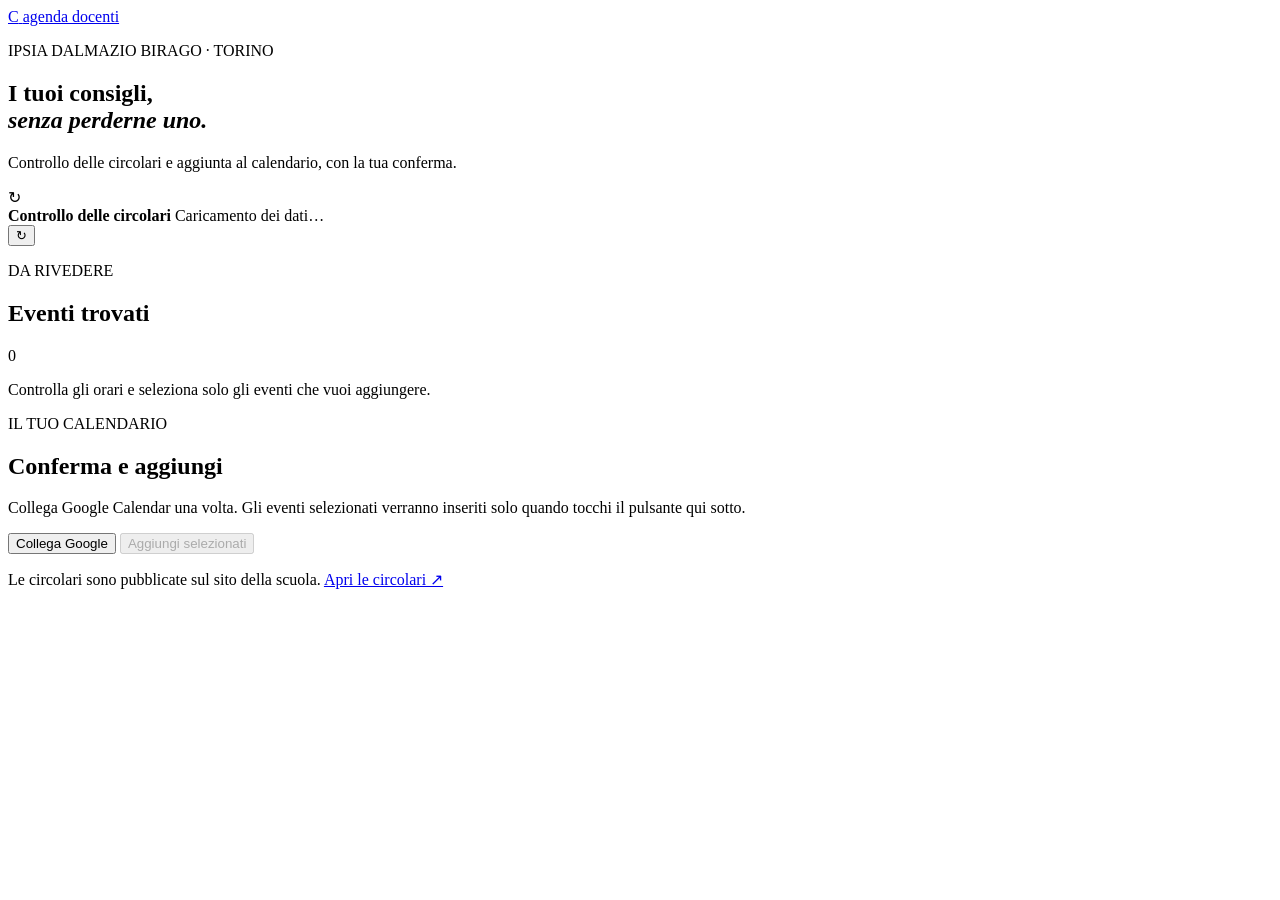
==== public/index.html @ b271cc1e "Aggiunge public/index.html" ====
<!doctype html>
<html lang="it">
  <head>
    <meta charset="utf-8" />
    <meta name="viewport" content="width=device-width, initial-scale=1, viewport-fit=cover" />
    <meta name="theme-color" content="#143c35" />
    <meta name="description" content="Rivedi e aggiungi a Google Calendar i consigli delle tue classi." />
    <link rel="manifest" href="manifest.webmanifest" />
    <link rel="icon" href="icon.svg" type="image/svg+xml" />
    <link rel="stylesheet" href="styles.css" />
    <title>Consigli di classe</title>
  </head>
  <body>
    <main class="shell">
      <header class="topbar">
        <a class="brand" href="./" aria-label="Consigli di classe, home">
          <span class="brand-mark" aria-hidden="true">C</span>
          <span>agenda docenti</span>
        </a>
        <button id="installButton" class="install-button" hidden>Installa app</button>
      </header>

      <section class="intro">
        <p class="eyebrow">IPSIA DALMAZIO BIRAGO · TORINO</p>
        <h1>I tuoi consigli,<br /><em>senza perderne uno.</em></h1>
        <p class="lede">Controllo delle circolari e aggiunta al calendario, con la tua conferma.</p>
      </section>

      <section class="status-card" aria-live="polite">
        <div class="status-icon" aria-hidden="true">↻</div>
        <div class="status-copy">
          <strong id="scanStatus">Controllo delle circolari</strong>
          <span id="lastChecked">Caricamento dei dati…</span>
        </div>
        <button id="refreshButton" class="icon-button" aria-label="Aggiorna circolari" title="Aggiorna">↻</button>
      </section>

      <section class="events-section">
        <div class="section-heading">
          <div>
            <p class="eyebrow">DA RIVEDERE</p>
            <h2 id="eventHeading">Eventi trovati</h2>
          </div>
          <span id="pendingCount" class="count-badge">0</span>
        </div>
        <p class="section-note">Controlla gli orari e seleziona solo gli eventi che vuoi aggiungere.</p>
        <div id="eventsList" class="events-list"></div>
        <div id="emptyState" class="empty-state" hidden>
          <span class="empty-check" aria-hidden="true">✓</span>
          <strong>Sei in pari.</strong>
          <span>Non ci sono nuovi consigli da confermare.</span>
        </div>
      </section>

      <section class="calendar-panel">
        <div class="calendar-copy">
          <p class="eyebrow">IL TUO CALENDARIO</p>
          <h2>Conferma e aggiungi</h2>
          <p>Collega Google Calendar una volta. Gli eventi selezionati verranno inseriti solo quando tocchi il pulsante qui sotto.</p>
        </div>
        <div class="calendar-actions">
          <button id="connectButton" class="button button-secondary">Collega Google</button>
          <button id="addButton" class="button button-primary" disabled>Aggiungi selezionati</button>
        </div>
        <p id="calendarMessage" class="inline-message" aria-live="polite"></p>
      </section>

      <footer class="footer">
        <span>Le circolari sono pubblicate sul sito della scuola.</span>
        <a href="https://ipsiabirago.edu.it/circolare/" target="_blank" rel="noreferrer">Apri le circolari ↗</a>
      </footer>
    </main>
    <div id="toast" class="toast" role="status" aria-live="polite"></div>
    <script src="config.js"></script>
    <script src="https://apis.google.com/js/api.js" async defer></script>
    <script src="https://accounts.google.com/gsi/client" async defer></script>
    <script src="app.js" defer></script>
  </body>
</html>
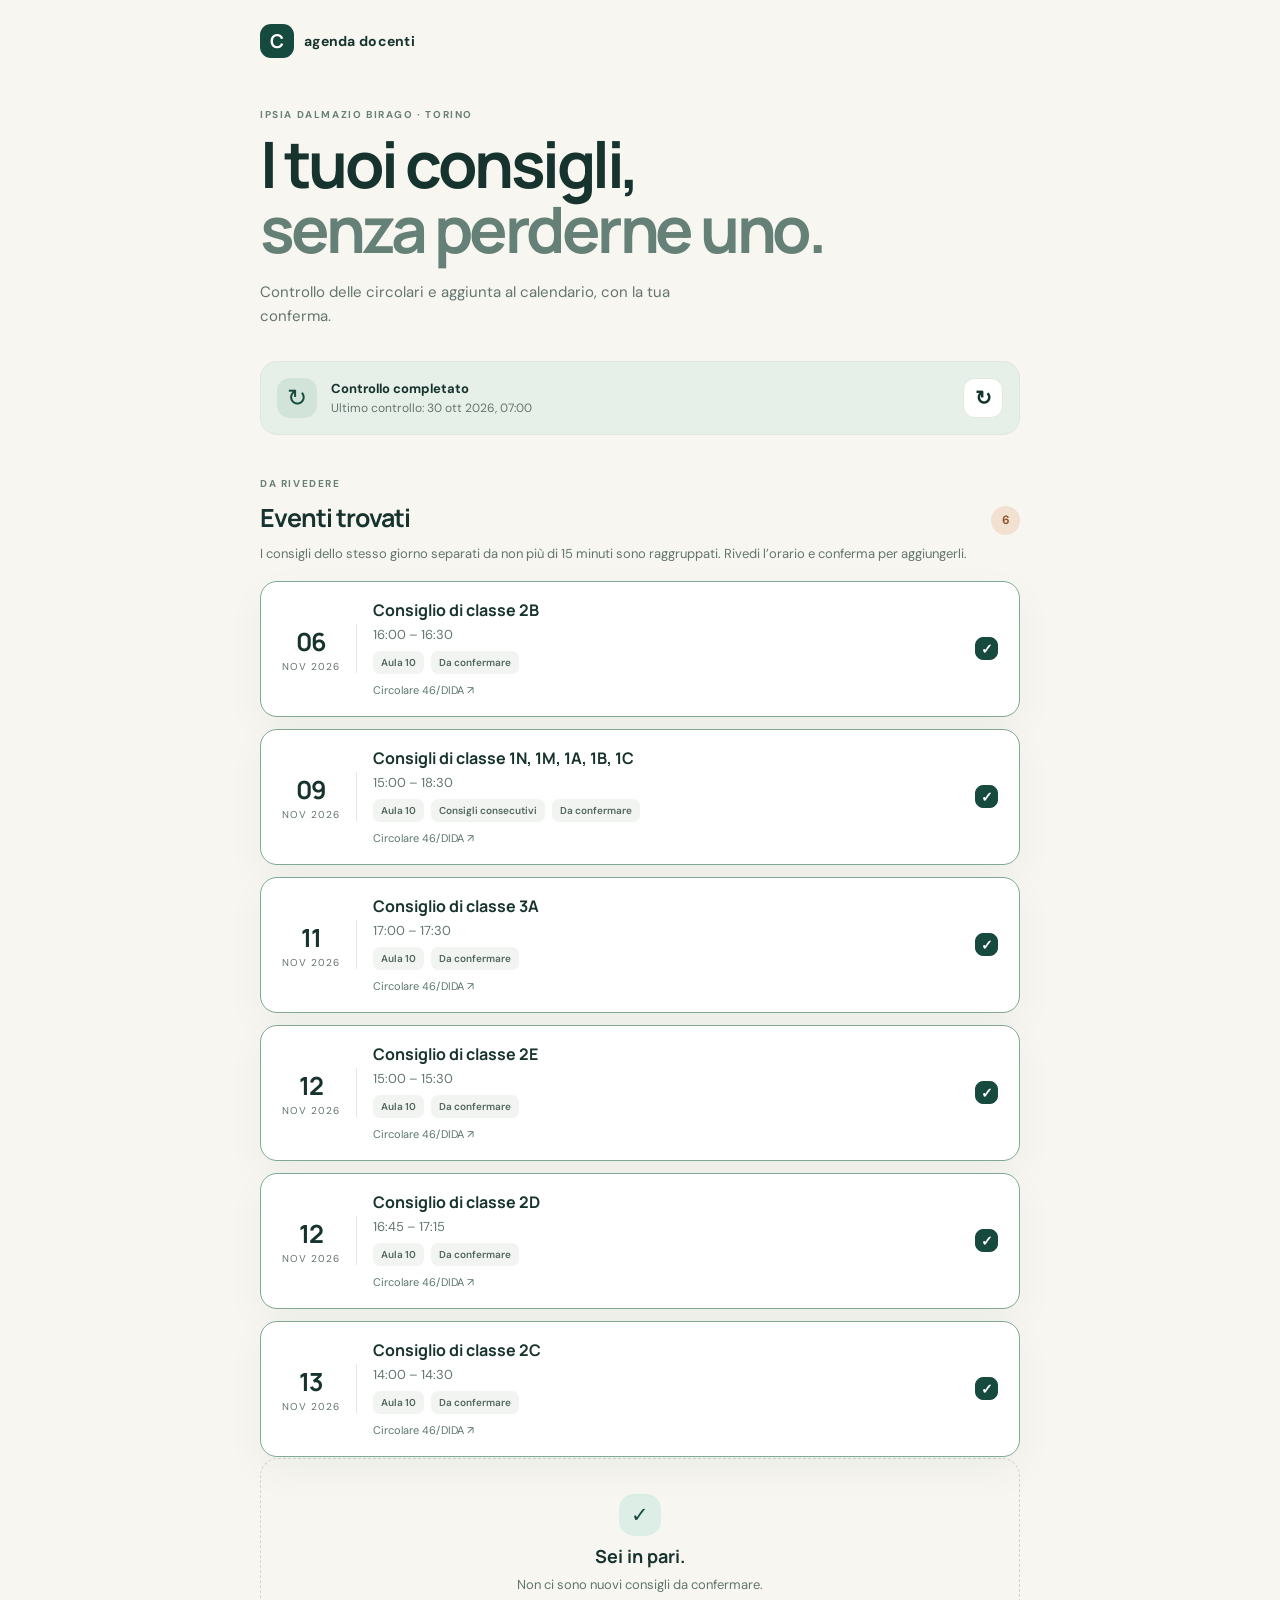
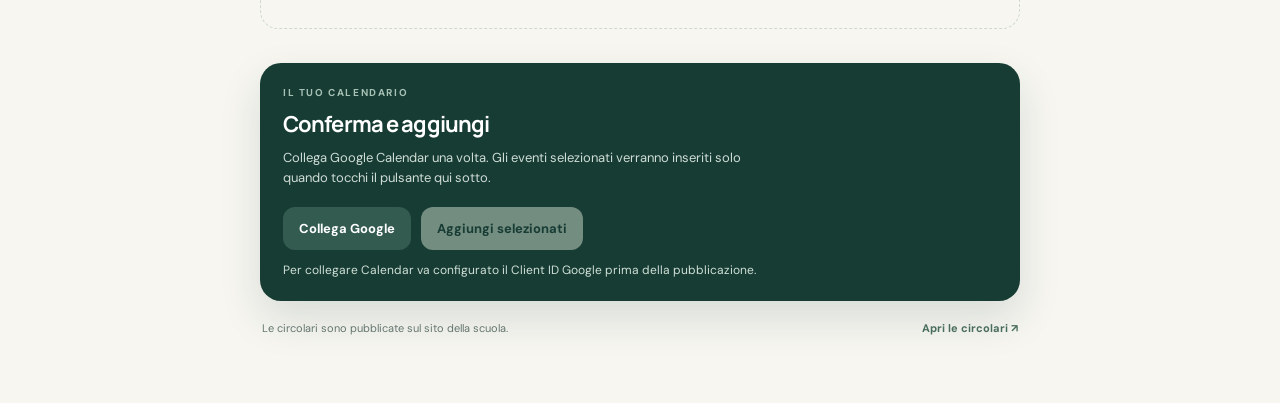
==== commit 6a068787: "Accorpa i consigli consecutivi in un evento" ====
--- a/public/index.html
+++ b/public/index.html
@@ -43,7 +43,7 @@
           </div>
           <span id="pendingCount" class="count-badge">0</span>
         </div>
-        <p class="section-note">Controlla gli orari e seleziona solo gli eventi che vuoi aggiungere.</p>
+        <p class="section-note">I consigli dello stesso giorno separati da non più di 15 minuti sono raggruppati. Rivedi l’orario e conferma per aggiungerli.</p>
         <div id="eventsList" class="events-list"></div>
         <div id="emptyState" class="empty-state" hidden>
           <span class="empty-check" aria-hidden="true">✓</span>
--- a/public/styles.css
+++ b/public/styles.css
@@ -0,0 +1,2 @@
+@import url('https://fonts.googleapis.com/css2?family=DM+Sans:wght@400;500;600;700&family=Manrope:wght@400;500;600;700;800&display=swap');
+:root{color-scheme:light;--ink:#17332e;--muted:#64756f;--green:#174a3e;--green2:#dceee6;--cream:#f7f6f1;--line:#e4e8e2;--white:#fff;--orange:#c8793b;--shadow:0 14px 40px #17332e0b;font-family:'DM Sans',sans-serif}*{box-sizing:border-box}body{margin:0;background:var(--cream);color:var(--ink);min-height:100vh}.shell{width:min(100% - 36px,760px);margin:auto;padding:20px 0 48px}.topbar{display:flex;justify-content:space-between;align-items:center;padding:4px 0 38px}.brand{display:flex;align-items:center;gap:10px;color:var(--ink);font-size:14px;font-weight:700;text-decoration:none;letter-spacing:.02em}.brand-mark{display:grid;place-items:center;width:34px;height:34px;border-radius:11px;background:var(--green);color:white;font-family:Manrope,sans-serif;font-size:19px}.install-button,.icon-button{border:1px solid var(--line);background:white;color:var(--ink);border-radius:12px;padding:10px 14px;font:600 13px 'DM Sans',sans-serif;cursor:pointer}.intro{padding:12px 0 30px}.eyebrow{margin:0 0 10px;color:#698078;font-size:10px;font-weight:700;letter-spacing:.16em}.intro h1{font:700 clamp(38px,8vw,64px)/1.02 Manrope,sans-serif;letter-spacing:-.055em;margin:0}.intro h1 em{color:#658077;font-style:normal}.lede{max-width:440px;color:var(--muted);line-height:1.6;margin:18px 0 0;font-size:15px}.status-card{display:flex;align-items:center;gap:14px;background:#e7efe9;border:1px solid #dce7df;padding:16px;border-radius:17px;margin:3px 0 42px}.status-icon{display:grid;place-items:center;width:40px;height:40px;border-radius:13px;background:#d2e4d9;color:var(--green);font-size:24px}.status-copy{display:grid;gap:3px;flex:1}.status-copy strong{font-size:13px}.status-copy span{font-size:12px;color:var(--muted)}.icon-button{width:40px;height:40px;padding:0;font-size:20px}.section-heading{display:flex;align-items:end;justify-content:space-between}.section-heading h2,.calendar-copy h2{margin:0;font:700 25px Manrope,sans-serif;letter-spacing:-.04em}.count-badge{display:grid;place-items:center;min-width:29px;height:29px;padding:0 8px;border-radius:20px;background:#f2e1d0;color:#8f562d;font-size:12px;font-weight:700}.section-note{margin:10px 0 20px;color:var(--muted);font-size:13px}.events-list{display:grid;gap:12px}.event-card{position:relative;display:grid;grid-template-columns:78px 1fr auto;gap:16px;align-items:center;background:var(--white);border:1px solid var(--line);border-radius:17px;padding:17px 18px;box-shadow:var(--shadow);transition:border-color .2s,transform .2s}.event-card:has(input:checked){border-color:#80a895;transform:translateY(-1px)}.event-date{display:grid;justify-items:center;gap:1px;border-right:1px solid var(--line);padding-right:14px}.event-date strong{font:700 25px Manrope,sans-serif;letter-spacing:-.05em}.event-date span{font-size:10px;color:var(--muted);text-transform:uppercase;letter-spacing:.1em}.event-main{min-width:0}.event-main h3{margin:0 0 5px;font:700 16px Manrope,sans-serif}.event-time{font-size:13px;color:var(--muted)}.event-meta{margin-top:8px;display:flex;gap:7px;flex-wrap:wrap}.tag{background:#f1f4f0;padding:5px 8px;border-radius:7px;color:#53665e;font-size:10px;font-weight:600}.source-link{color:#5b766b;font-size:11px;text-decoration:none;margin-top:9px;display:inline-flex}.event-select{appearance:none;width:23px;height:23px;border:1.5px solid #c6d2ca;border-radius:8px;display:grid;place-items:center;cursor:pointer}.event-select:checked{background:var(--green);border-color:var(--green)}.event-select:checked:after{content:'✓';font-size:14px;color:white;font-weight:700}.empty-state{display:grid;justify-items:center;gap:8px;border:1px dashed #cdd9d0;border-radius:18px;padding:35px 20px;color:var(--muted);font-size:13px}.empty-state strong{font:700 18px Manrope;color:var(--ink)}.empty-check{display:grid;place-items:center;width:42px;height:42px;border-radius:15px;background:#dceee6;color:var(--green);font-size:21px}.calendar-panel{background:#173c34;color:white;border-radius:21px;padding:23px;margin-top:34px;box-shadow:0 18px 42px #173c3422}.calendar-panel .eyebrow{color:#a8c1b5}.calendar-copy h2{font-size:22px}.calendar-copy>p:last-child{color:#cfddd6;font-size:13px;line-height:1.6;max-width:470px;margin:9px 0 18px}.calendar-actions{display:flex;gap:10px;flex-wrap:wrap}.button{border:0;border-radius:12px;padding:13px 16px;font:700 13px 'DM Sans',sans-serif;cursor:pointer}.button:disabled{opacity:.45;cursor:not-allowed}.button-secondary{background:#335b50;color:white}.button-primary{background:#e5f0df;color:#173c34}.inline-message{min-height:16px;margin:12px 0 0;color:#d0e0d6;font-size:12px}.footer{display:flex;justify-content:space-between;gap:12px;padding:20px 2px;color:var(--muted);font-size:11px}.footer a{color:#496d5d;text-decoration:none;font-weight:700}.toast{position:fixed;bottom:22px;left:50%;transform:translate(-50%,20px);opacity:0;pointer-events:none;background:#193c34;color:white;border-radius:12px;padding:12px 16px;font-size:13px;box-shadow:var(--shadow);transition:.2s;z-index:5}.toast.show{opacity:1;transform:translate(-50%,0)}@media(max-width:540px){.shell{width:min(100% - 26px,760px);padding-top:14px}.topbar{padding-bottom:26px}.intro{padding-bottom:23px}.status-card{margin-bottom:34px}.event-card{grid-template-columns:58px 1fr auto;gap:11px;padding:14px 12px}.event-date{padding-right:9px}.event-date strong{font-size:22px}.event-main h3{font-size:14px}.event-time{font-size:12px}.footer{flex-direction:column}.calendar-actions>*{flex:1}.intro h1{font-size:42px}}
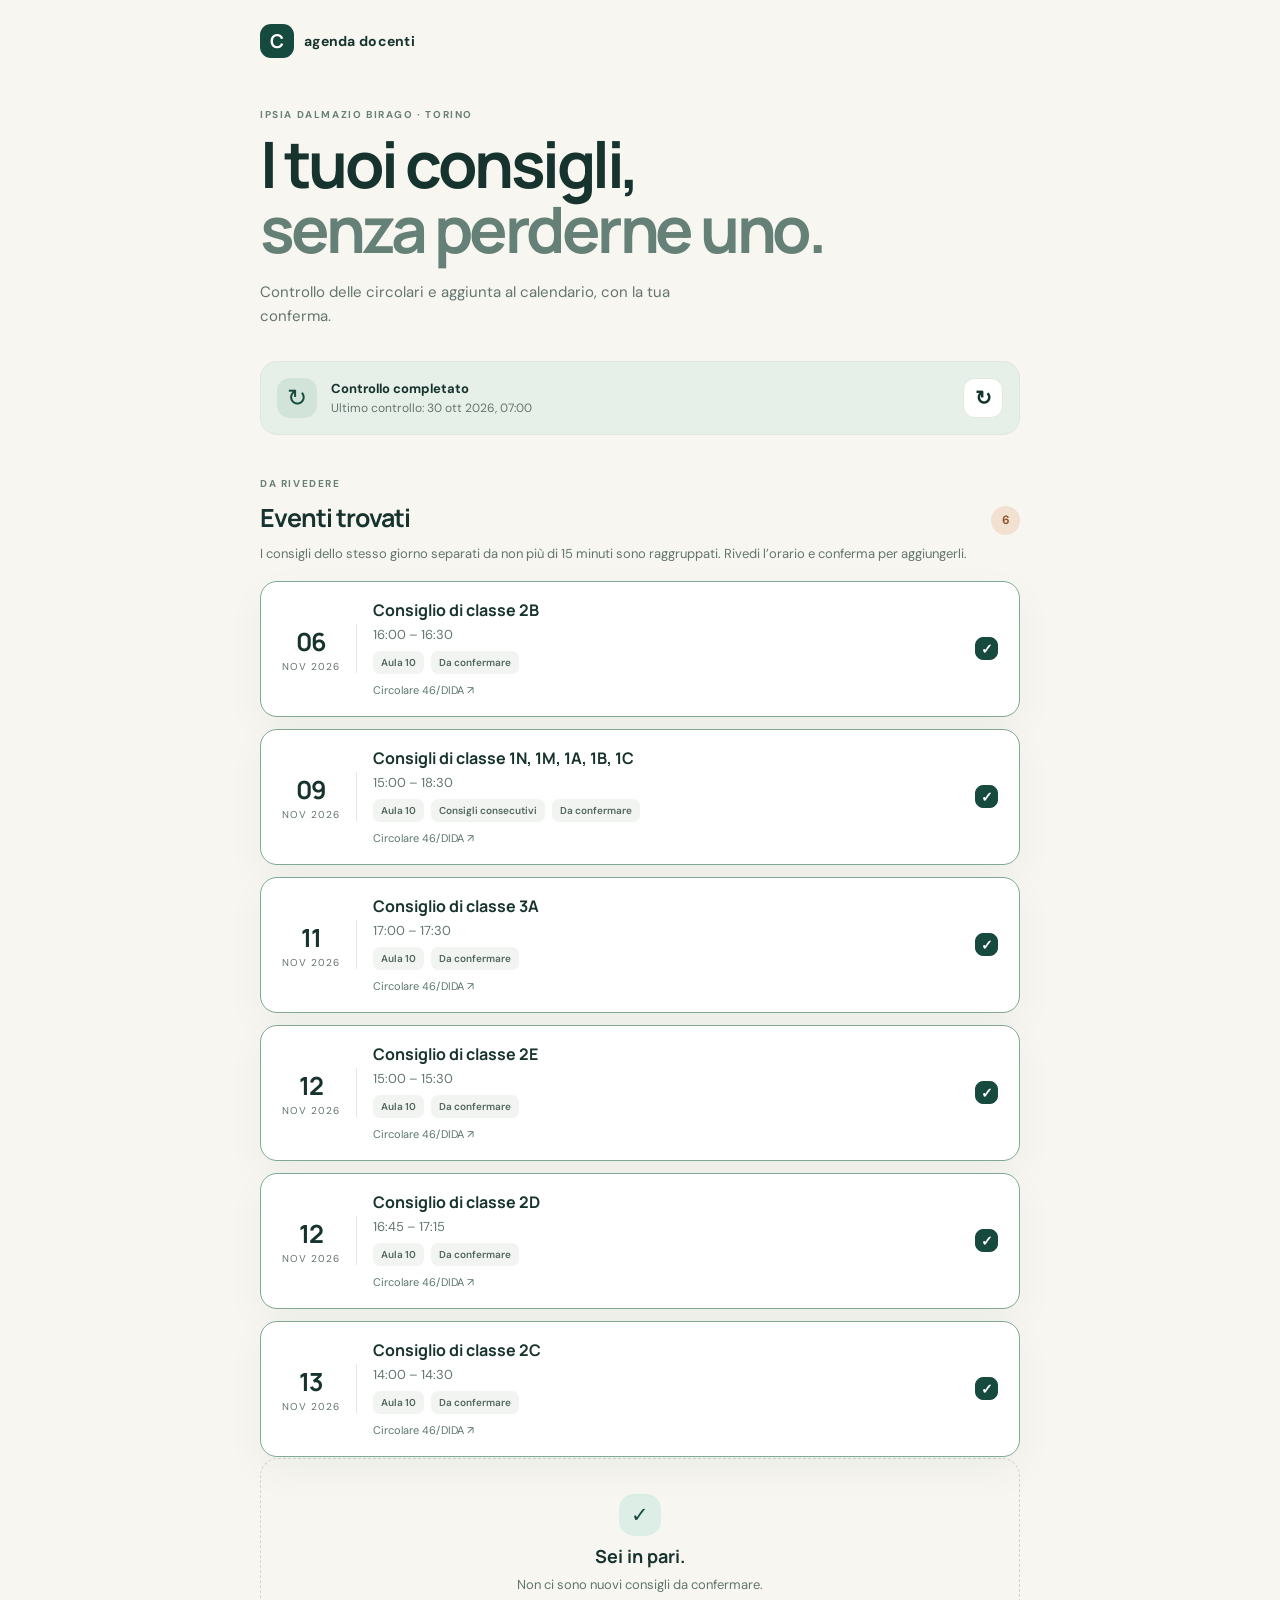
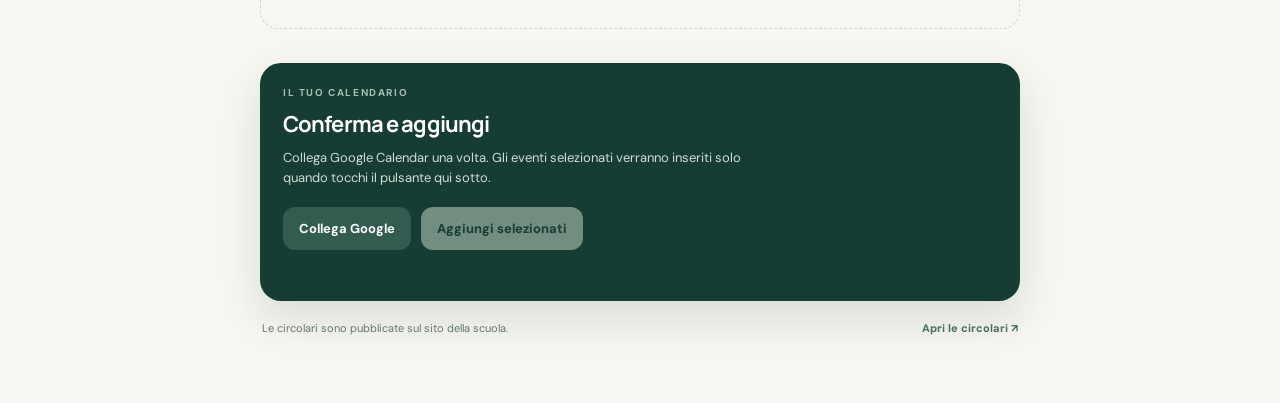
==== commit 580559d4: "Fix cached OAuth configuration refresh" ====
--- a/public/index.html
+++ b/public/index.html
@@ -71,9 +71,10 @@
       </footer>
     </main>
     <div id="toast" class="toast" role="status" aria-live="polite"></div>
-    <script src="config.js"></script>
+    <script src="config.js?v=oauth-client-1"></script>
     <script src="https://apis.google.com/js/api.js" async defer></script>
     <script src="https://accounts.google.com/gsi/client" async defer></script>
     <script src="app.js" defer></script>
   </body>
 </html>
+
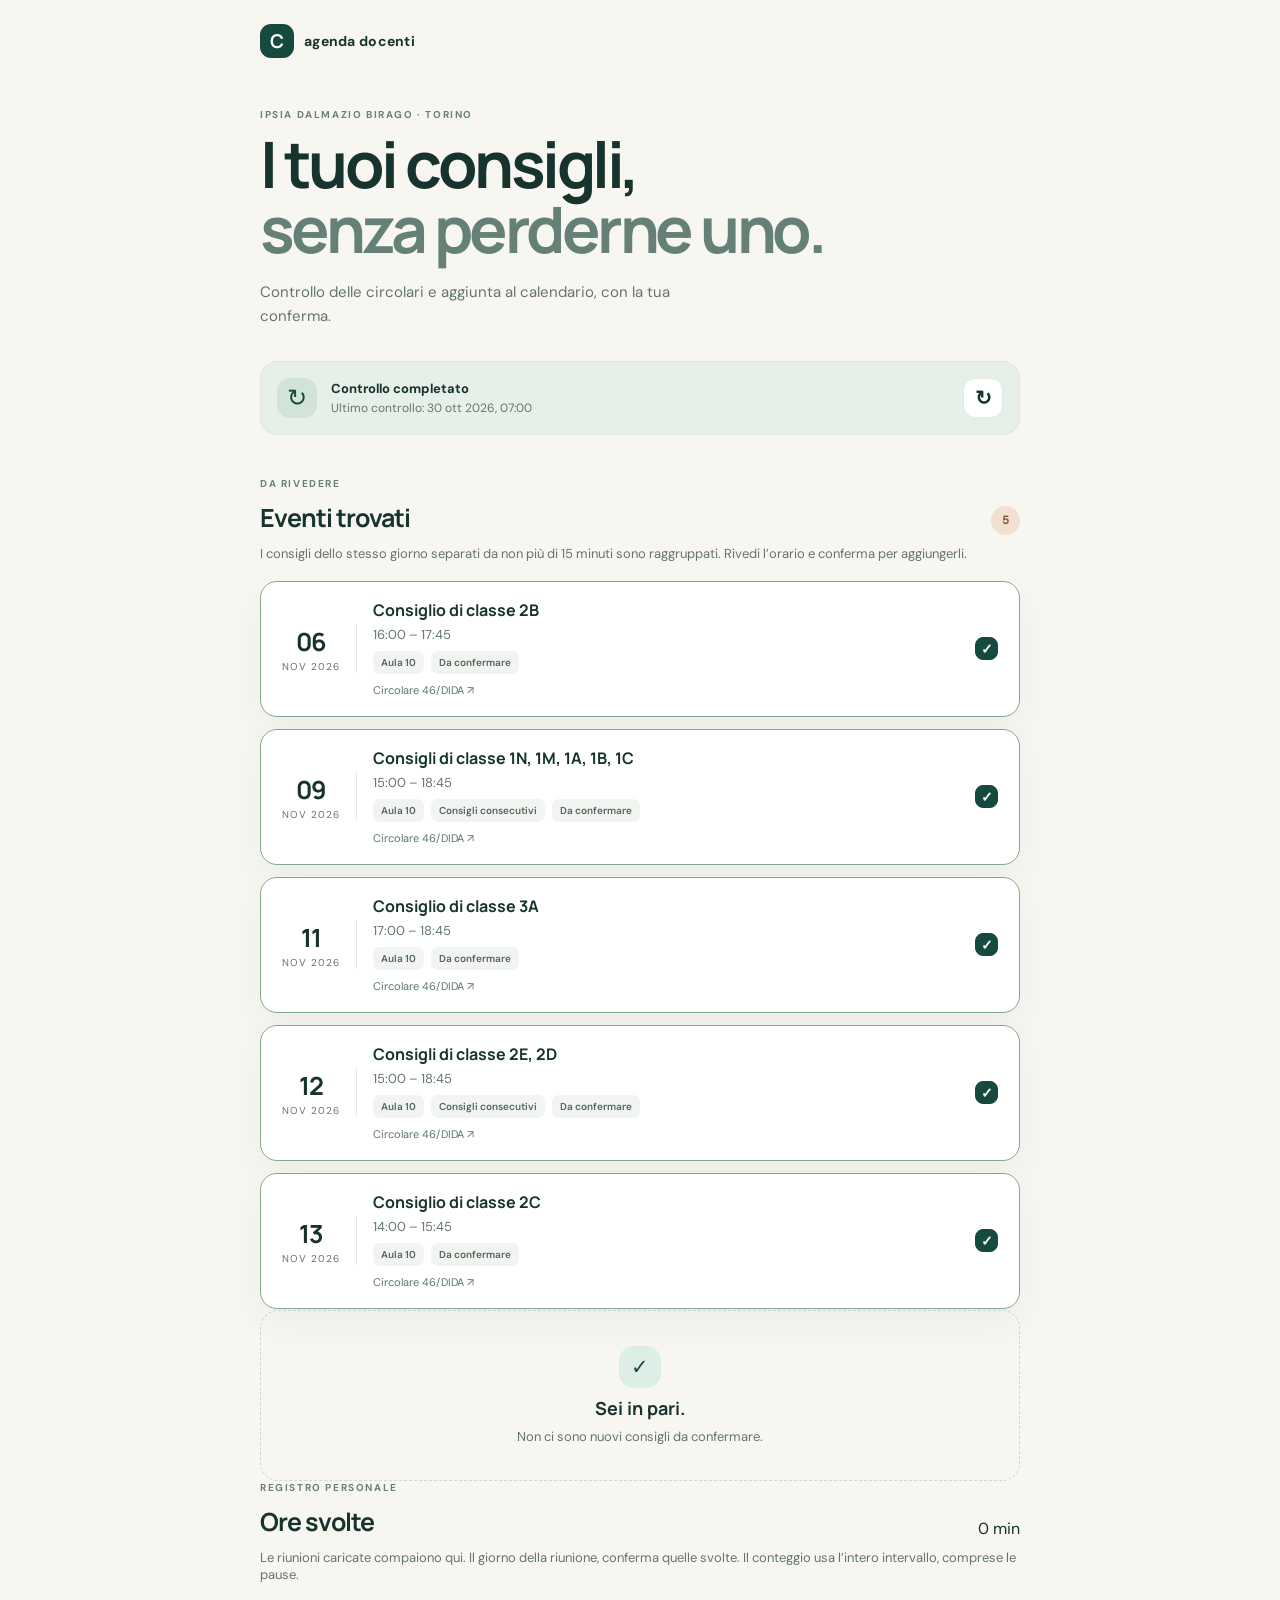
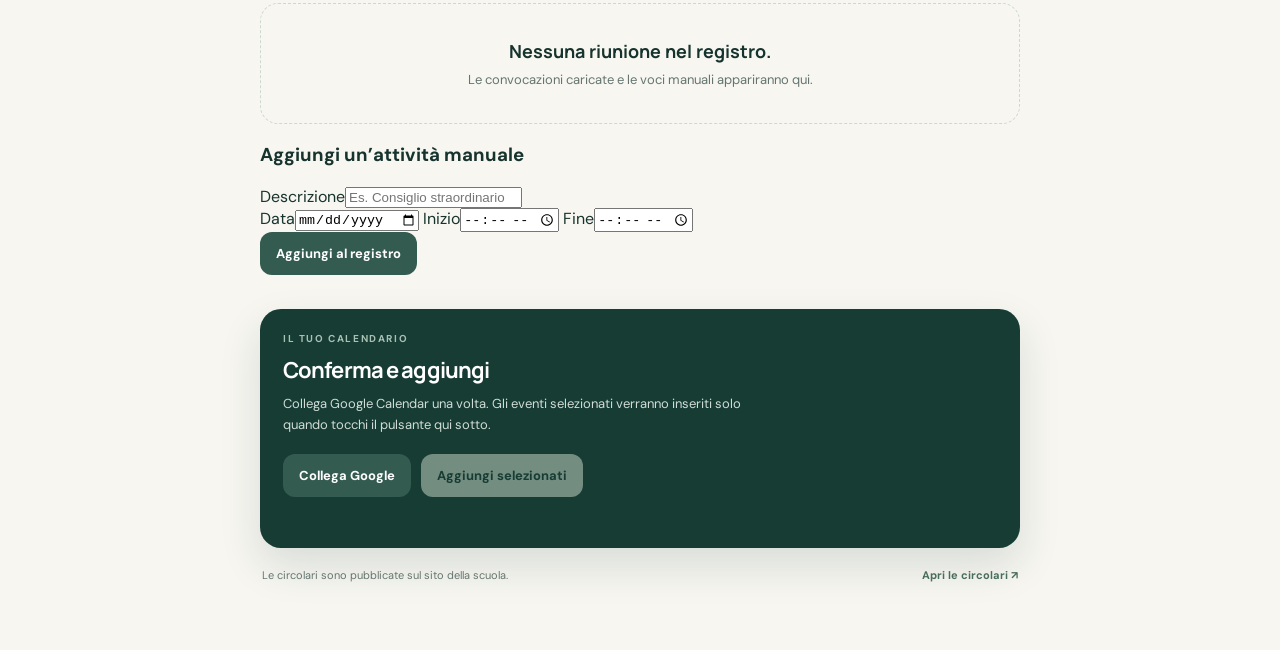
==== commit dc9f5c4c: "Add personal completed-hours register" ====
--- a/public/index.html
+++ b/public/index.html
@@ -52,6 +52,33 @@
         </div>
       </section>
 
+      <section class="hours-section">
+        <div class="section-heading">
+          <div>
+            <p class="eyebrow">REGISTRO PERSONALE</p>
+            <h2>Ore svolte</h2>
+          </div>
+          <span id="hoursTotal" class="hours-total">0 min</span>
+        </div>
+        <p class="section-note">Le riunioni caricate compaiono qui. Il giorno della riunione, conferma quelle svolte. Il conteggio usa l’intero intervallo, comprese le pause.</p>
+        <div id="hoursList" class="hours-list"></div>
+        <div id="hoursEmpty" class="empty-state" hidden>
+          <strong>Nessuna riunione nel registro.</strong>
+          <span>Le convocazioni caricate e le voci manuali appariranno qui.</span>
+        </div>
+        <form id="manualEntryForm" class="manual-form">
+          <h3>Aggiungi un’attività manuale</h3>
+          <label>Descrizione<input name="title" type="text" maxlength="100" placeholder="Es. Consiglio straordinario" required /></label>
+          <div class="manual-form-row">
+            <label>Data<input name="date" type="date" required /></label>
+            <label>Inizio<input name="start" type="time" required /></label>
+            <label>Fine<input name="end" type="time" required /></label>
+          </div>
+          <button class="button button-secondary" type="submit">Aggiungi al registro</button>
+          <p id="hoursMessage" class="hours-message" aria-live="polite"></p>
+        </form>
+      </section>
+
       <section class="calendar-panel">
         <div class="calendar-copy">
           <p class="eyebrow">IL TUO CALENDARIO</p>
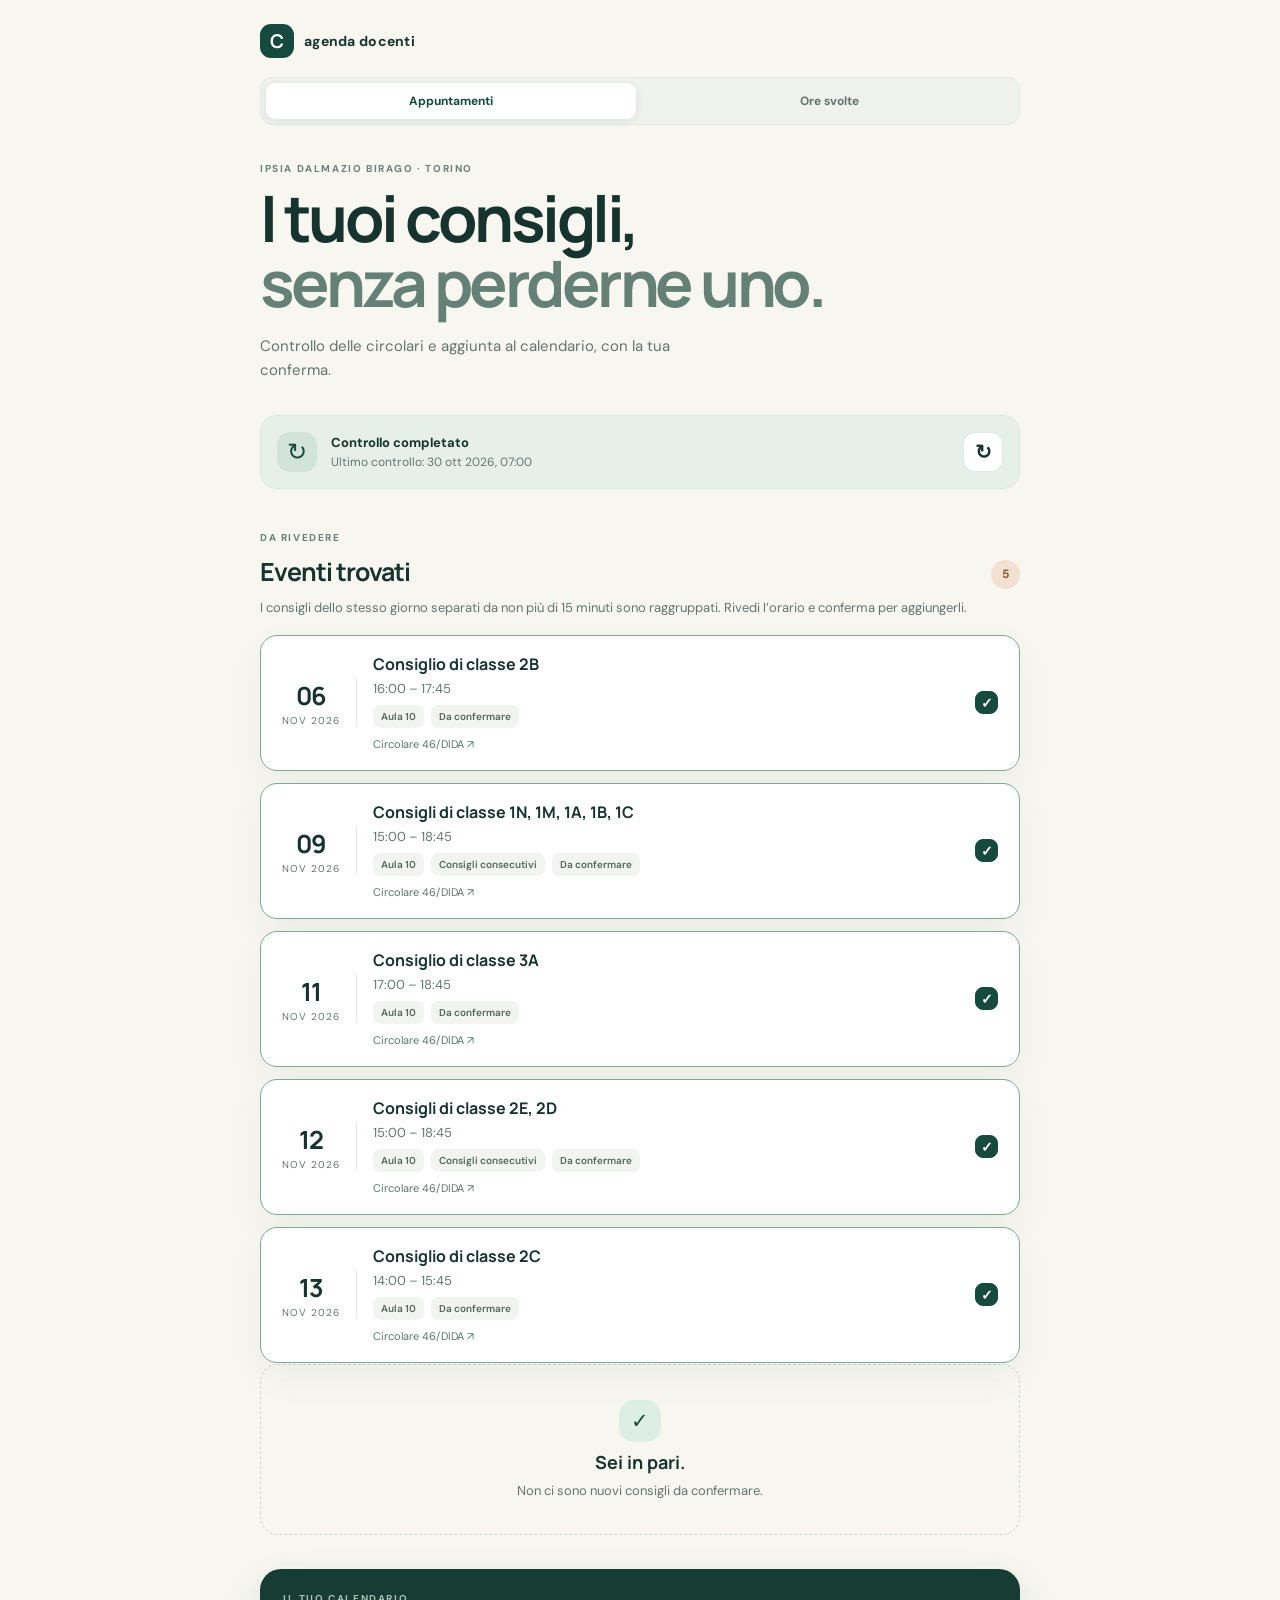
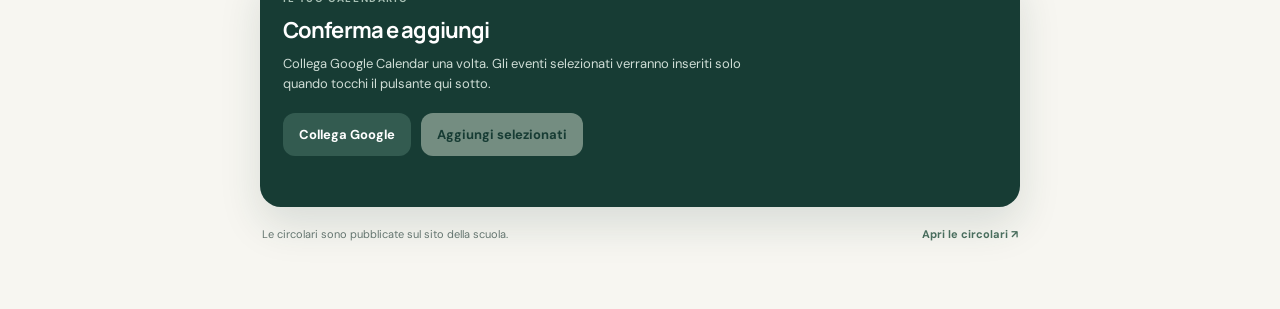
==== commit 2b346bb9: "Separate hours register and display decimal hours" ====
--- a/public/index.html
+++ b/public/index.html
@@ -19,6 +19,10 @@
         </a>
         <button id="installButton" class="install-button" hidden>Installa app</button>
       </header>
+      <nav class="page-nav" aria-label="Sezioni">
+        <a href="./" aria-current="page">Appuntamenti</a>
+        <a href="ore.html">Ore svolte</a>
+      </nav>
 
       <section class="intro">
         <p class="eyebrow">IPSIA DALMAZIO BIRAGO · TORINO</p>
@@ -52,33 +56,6 @@
         </div>
       </section>
 
-      <section class="hours-section">
-        <div class="section-heading">
-          <div>
-            <p class="eyebrow">REGISTRO PERSONALE</p>
-            <h2>Ore svolte</h2>
-          </div>
-          <span id="hoursTotal" class="hours-total">0 min</span>
-        </div>
-        <p class="section-note">Le riunioni caricate compaiono qui. Il giorno della riunione, conferma quelle svolte. Il conteggio usa l’intero intervallo, comprese le pause.</p>
-        <div id="hoursList" class="hours-list"></div>
-        <div id="hoursEmpty" class="empty-state" hidden>
-          <strong>Nessuna riunione nel registro.</strong>
-          <span>Le convocazioni caricate e le voci manuali appariranno qui.</span>
-        </div>
-        <form id="manualEntryForm" class="manual-form">
-          <h3>Aggiungi un’attività manuale</h3>
-          <label>Descrizione<input name="title" type="text" maxlength="100" placeholder="Es. Consiglio straordinario" required /></label>
-          <div class="manual-form-row">
-            <label>Data<input name="date" type="date" required /></label>
-            <label>Inizio<input name="start" type="time" required /></label>
-            <label>Fine<input name="end" type="time" required /></label>
-          </div>
-          <button class="button button-secondary" type="submit">Aggiungi al registro</button>
-          <p id="hoursMessage" class="hours-message" aria-live="polite"></p>
-        </form>
-      </section>
-
       <section class="calendar-panel">
         <div class="calendar-copy">
           <p class="eyebrow">IL TUO CALENDARIO</p>
--- a/public/styles.css
+++ b/public/styles.css
@@ -1,2 +1,5 @@
 @import url('https://fonts.googleapis.com/css2?family=DM+Sans:wght@400;500;600;700&family=Manrope:wght@400;500;600;700;800&display=swap');
 :root{color-scheme:light;--ink:#17332e;--muted:#64756f;--green:#174a3e;--green2:#dceee6;--cream:#f7f6f1;--line:#e4e8e2;--white:#fff;--orange:#c8793b;--shadow:0 14px 40px #17332e0b;font-family:'DM Sans',sans-serif}*{box-sizing:border-box}body{margin:0;background:var(--cream);color:var(--ink);min-height:100vh}.shell{width:min(100% - 36px,760px);margin:auto;padding:20px 0 48px}.topbar{display:flex;justify-content:space-between;align-items:center;padding:4px 0 38px}.brand{display:flex;align-items:center;gap:10px;color:var(--ink);font-size:14px;font-weight:700;text-decoration:none;letter-spacing:.02em}.brand-mark{display:grid;place-items:center;width:34px;height:34px;border-radius:11px;background:var(--green);color:white;font-family:Manrope,sans-serif;font-size:19px}.install-button,.icon-button{border:1px solid var(--line);background:white;color:var(--ink);border-radius:12px;padding:10px 14px;font:600 13px 'DM Sans',sans-serif;cursor:pointer}.intro{padding:12px 0 30px}.eyebrow{margin:0 0 10px;color:#698078;font-size:10px;font-weight:700;letter-spacing:.16em}.intro h1{font:700 clamp(38px,8vw,64px)/1.02 Manrope,sans-serif;letter-spacing:-.055em;margin:0}.intro h1 em{color:#658077;font-style:normal}.lede{max-width:440px;color:var(--muted);line-height:1.6;margin:18px 0 0;font-size:15px}.status-card{display:flex;align-items:center;gap:14px;background:#e7efe9;border:1px solid #dce7df;padding:16px;border-radius:17px;margin:3px 0 42px}.status-icon{display:grid;place-items:center;width:40px;height:40px;border-radius:13px;background:#d2e4d9;color:var(--green);font-size:24px}.status-copy{display:grid;gap:3px;flex:1}.status-copy strong{font-size:13px}.status-copy span{font-size:12px;color:var(--muted)}.icon-button{width:40px;height:40px;padding:0;font-size:20px}.section-heading{display:flex;align-items:end;justify-content:space-between}.section-heading h2,.calendar-copy h2{margin:0;font:700 25px Manrope,sans-serif;letter-spacing:-.04em}.count-badge{display:grid;place-items:center;min-width:29px;height:29px;padding:0 8px;border-radius:20px;background:#f2e1d0;color:#8f562d;font-size:12px;font-weight:700}.section-note{margin:10px 0 20px;color:var(--muted);font-size:13px}.events-list{display:grid;gap:12px}.event-card{position:relative;display:grid;grid-template-columns:78px 1fr auto;gap:16px;align-items:center;background:var(--white);border:1px solid var(--line);border-radius:17px;padding:17px 18px;box-shadow:var(--shadow);transition:border-color .2s,transform .2s}.event-card:has(input:checked){border-color:#80a895;transform:translateY(-1px)}.event-date{display:grid;justify-items:center;gap:1px;border-right:1px solid var(--line);padding-right:14px}.event-date strong{font:700 25px Manrope,sans-serif;letter-spacing:-.05em}.event-date span{font-size:10px;color:var(--muted);text-transform:uppercase;letter-spacing:.1em}.event-main{min-width:0}.event-main h3{margin:0 0 5px;font:700 16px Manrope,sans-serif}.event-time{font-size:13px;color:var(--muted)}.event-meta{margin-top:8px;display:flex;gap:7px;flex-wrap:wrap}.tag{background:#f1f4f0;padding:5px 8px;border-radius:7px;color:#53665e;font-size:10px;font-weight:600}.source-link{color:#5b766b;font-size:11px;text-decoration:none;margin-top:9px;display:inline-flex}.event-select{appearance:none;width:23px;height:23px;border:1.5px solid #c6d2ca;border-radius:8px;display:grid;place-items:center;cursor:pointer}.event-select:checked{background:var(--green);border-color:var(--green)}.event-select:checked:after{content:'✓';font-size:14px;color:white;font-weight:700}.empty-state{display:grid;justify-items:center;gap:8px;border:1px dashed #cdd9d0;border-radius:18px;padding:35px 20px;color:var(--muted);font-size:13px}.empty-state strong{font:700 18px Manrope;color:var(--ink)}.empty-check{display:grid;place-items:center;width:42px;height:42px;border-radius:15px;background:#dceee6;color:var(--green);font-size:21px}.calendar-panel{background:#173c34;color:white;border-radius:21px;padding:23px;margin-top:34px;box-shadow:0 18px 42px #173c3422}.calendar-panel .eyebrow{color:#a8c1b5}.calendar-copy h2{font-size:22px}.calendar-copy>p:last-child{color:#cfddd6;font-size:13px;line-height:1.6;max-width:470px;margin:9px 0 18px}.calendar-actions{display:flex;gap:10px;flex-wrap:wrap}.button{border:0;border-radius:12px;padding:13px 16px;font:700 13px 'DM Sans',sans-serif;cursor:pointer}.button:disabled{opacity:.45;cursor:not-allowed}.button-secondary{background:#335b50;color:white}.button-primary{background:#e5f0df;color:#173c34}.inline-message{min-height:16px;margin:12px 0 0;color:#d0e0d6;font-size:12px}.footer{display:flex;justify-content:space-between;gap:12px;padding:20px 2px;color:var(--muted);font-size:11px}.footer a{color:#496d5d;text-decoration:none;font-weight:700}.toast{position:fixed;bottom:22px;left:50%;transform:translate(-50%,20px);opacity:0;pointer-events:none;background:#193c34;color:white;border-radius:12px;padding:12px 16px;font-size:13px;box-shadow:var(--shadow);transition:.2s;z-index:5}.toast.show{opacity:1;transform:translate(-50%,0)}@media(max-width:540px){.shell{width:min(100% - 26px,760px);padding-top:14px}.topbar{padding-bottom:26px}.intro{padding-bottom:23px}.status-card{margin-bottom:34px}.event-card{grid-template-columns:58px 1fr auto;gap:11px;padding:14px 12px}.event-date{padding-right:9px}.event-date strong{font-size:22px}.event-main h3{font-size:14px}.event-time{font-size:12px}.footer{flex-direction:column}.calendar-actions>*{flex:1}.intro h1{font-size:42px}}
+.hours-section{margin-top:42px}.hours-total{display:inline-flex;align-items:center;min-height:36px;padding:0 13px;border-radius:12px;background:#dceee6;color:var(--green);font:700 14px Manrope,sans-serif}.hours-list{display:grid;gap:10px}.hours-row{display:grid;grid-template-columns:1fr auto;gap:14px;align-items:center;background:white;border:1px solid var(--line);border-radius:15px;padding:14px 16px;box-shadow:var(--shadow)}.hours-row.is-done{border-color:#9bbba8;background:#f7fbf7}.hours-row-main{min-width:0}.hours-row-heading{display:flex;align-items:center;gap:9px;flex-wrap:wrap}.hours-row-heading strong{font:700 14px Manrope,sans-serif}.hours-state{padding:4px 8px;border-radius:8px;background:#f1f4f0;color:#53665e;font-size:10px;font-weight:700}.is-done .hours-state{background:#dceee6;color:#174a3e}.hours-row-detail{display:block;margin-top:5px;color:var(--muted);font-size:12px}.hours-row-actions{display:flex;align-items:center;gap:7px}.hours-toggle,.hours-delete{border:1px solid var(--line);border-radius:9px;background:white;color:var(--green);padding:8px 10px;font:700 11px 'DM Sans',sans-serif;cursor:pointer}.hours-toggle{background:#e5f0df;border-color:#d2e4d9}.hours-toggle:disabled{opacity:.55;cursor:not-allowed}.hours-delete{color:#8a5444}.manual-form{margin-top:17px;padding:18px;background:#edf2ed;border:1px solid #dce7df;border-radius:16px}.manual-form h3{margin:0 0 13px;font:700 15px Manrope,sans-serif}.manual-form label{display:grid;gap:6px;color:var(--muted);font-size:11px;font-weight:700}.manual-form input{width:100%;min-height:42px;padding:9px 10px;border:1px solid #d5dfd7;border-radius:9px;background:white;color:var(--ink);font:500 13px 'DM Sans',sans-serif}.manual-form-row{display:grid;grid-template-columns:1.3fr 1fr 1fr;gap:10px;margin:11px 0 13px}.hours-message{min-height:15px;margin:9px 0 0;color:var(--muted);font-size:11px}@media(max-width:540px){.hours-row{grid-template-columns:1fr;gap:10px;padding:13px}.hours-row-actions{justify-content:space-between}.hours-row-actions button{flex:1}.manual-form-row{grid-template-columns:1fr 1fr}.manual-form-row label:first-child{grid-column:1/-1}}
+.page-nav{display:flex;gap:8px;margin:-19px 0 25px;padding:5px;border:1px solid var(--line);border-radius:13px;background:#eef1ec}.page-nav a{flex:1;text-align:center;padding:10px 12px;border-radius:9px;color:var(--muted);font-size:12px;font-weight:700;text-decoration:none}.page-nav a[aria-current="page"]{background:white;color:var(--green);box-shadow:0 2px 8px #17332e12}.hours-page h1{margin:0;font:700 25px Manrope,sans-serif;letter-spacing:-.04em}.hours-page{margin-top:4px}.manual-form h2,.manual-form h3{margin:0 0 13px;font:700 15px Manrope,sans-serif}
+
